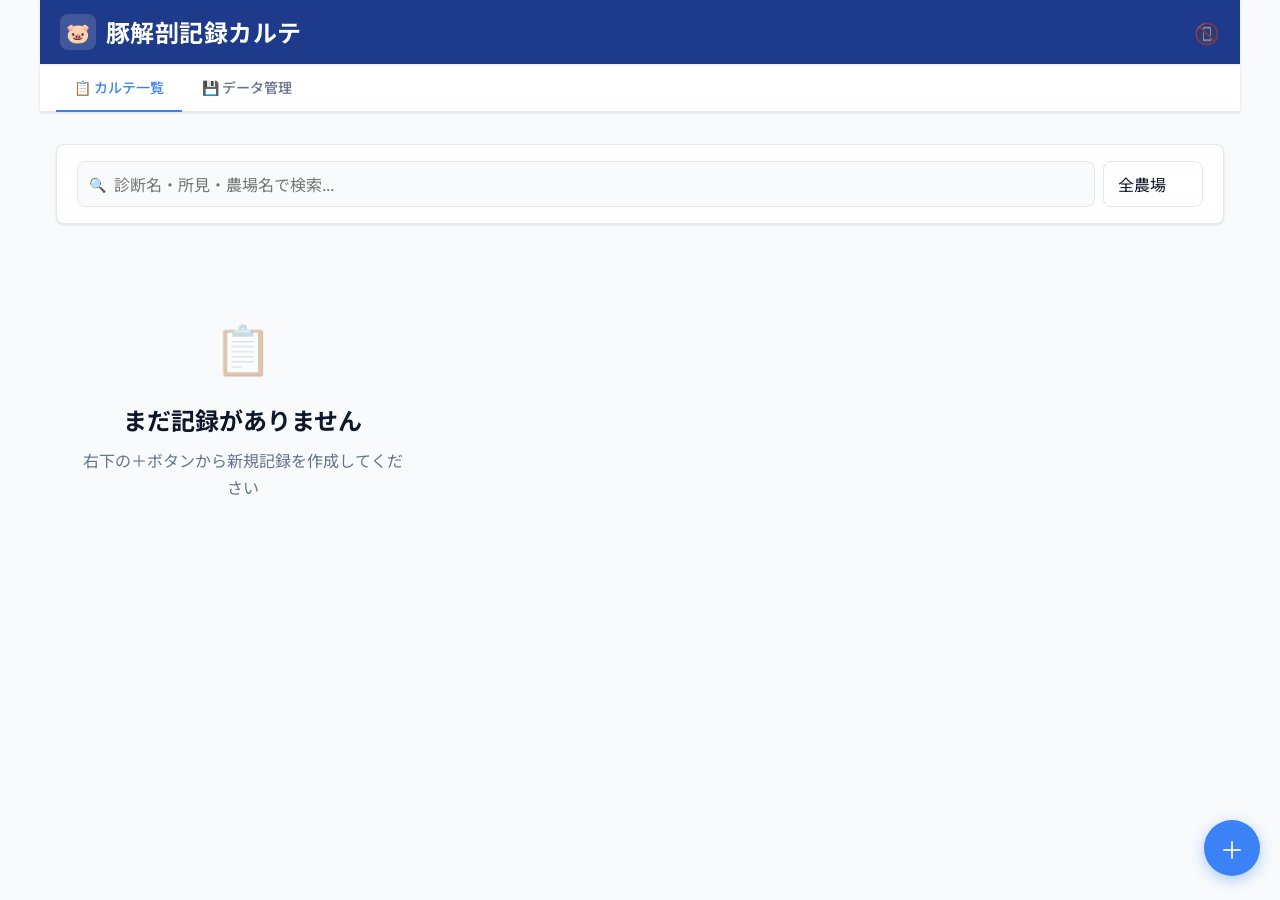
==== index.html @ 086d05a3 "Rename to index.html for GitHub Pages" ====
<!DOCTYPE html>
<html lang="ja">
<head>
  <meta charset="UTF-8">
  <meta name="viewport" content="width=device-width, initial-scale=1.0, maximum-scale=1.0">
  <meta name="description" content="豚専門獣医師向け解剖記録カルテWebアプリ">
  <meta name="theme-color" content="#0f172a">

  <!-- PWA対応（ホーム画面に追加時のアイコン設定） -->
  <meta name="mobile-web-app-capable" content="yes">
  <meta name="apple-mobile-web-app-capable" content="yes">
  <meta name="apple-mobile-web-app-status-bar-style" content="black-translucent">
  <meta name="apple-mobile-web-app-title" content="豚解剖カルテ">

  <title>豚解剖記録カルテ</title>

  <!-- Google Fonts（日本語対応） -->
  <link rel="preconnect" href="https://fonts.googleapis.com">
  <link rel="preconnect" href="https://fonts.gstatic.com" crossorigin>
  <link href="https://fonts.googleapis.com/css2?family=Noto+Sans+JP:wght@400;500;600;700&display=swap" rel="stylesheet">

  <link rel="stylesheet" href="style.css">
</head>
<body>

<!-- ===================================================
     アプリヘッダー
     =================================================== -->
<div class="app-container">

  <header class="app-header">
    <h1>
      <span class="logo-icon">🐷</span>
      豚解剖記録カルテ
    </h1>
    <div class="header-actions">
      <!-- 同期ステータスアイコン -->
      <div id="syncStatus" class="sync-status-wrap" title="Googleドライブ同期状態">
        <span class="sync-icon unset">📵</span>
      </div>
    </div>
  </header>

  <!-- ===================================================
       ナビゲーションタブ
       =================================================== -->
  <nav class="nav-tabs">
    <button class="nav-tab active" data-page="list">
      📋 カルテ一覧
    </button>
    <button class="nav-tab" data-page="data">
      💾 データ管理
    </button>
  </nav>

  <!-- ===================================================
       メインコンテンツ
       =================================================== -->
  <main class="main-content">

    <!-- ==================
         カルテ一覧ページ
         ================== -->
    <div id="page-list" class="page active">

      <!-- 検索・フィルターバー -->
      <div class="search-bar">
        <div class="search-row">
          <div class="search-input">
            <span class="search-icon">🔍</span>
            <input
              type="search"
              id="searchInput"
              placeholder="診断名・所見・農場名で検索..."
              autocomplete="off"
            >
          </div>
          <select id="farmFilter" class="form-control" style="width:auto;min-width:100px;flex-shrink:0">
            <option value="">全農場</option>
          </select>
        </div>
      </div>

      <!-- カルテ一覧 -->
      <div class="record-list" id="recordList">
        <!-- app.jsで動的描画 -->
        <div class="empty-state">
          <div class="empty-state-icon">📋</div>
          <div class="empty-state-title">読み込み中...</div>
        </div>
      </div>

    </div><!-- /page-list -->


    <!-- ==================
         カルテ詳細ページ
         ================== -->
    <div id="page-detail" class="page">
      <!-- app.jsのrenderDetail()で動的描画 -->
    </div>


    <!-- ==================
         新規作成・編集フォーム
         ================== -->
    <div id="page-form" class="page">
      <!-- app.jsのrenderForm()で動的描画 -->
    </div>


    <!-- ==================
         データ管理ページ
         ================== -->
    <div id="page-data" class="page">

      <!-- 統計カード -->
      <div class="stats-grid">
        <div class="stat-card">
          <div class="stat-value" id="stat-total">0</div>
          <div class="stat-label">記録件数</div>
        </div>
        <div class="stat-card">
          <div class="stat-value" id="stat-farms">0</div>
          <div class="stat-label">農場数</div>
        </div>
        <div class="stat-card">
          <div class="stat-value" id="stat-photos">0</div>
          <div class="stat-label">写真枚数</div>
        </div>
      </div>

      <!-- 出力 -->
      <div class="section-heading">📊 データ出力</div>

      <div class="data-management-grid">

        <!-- CSV出力 -->
        <div class="data-card">
          <div class="data-card-icon">📊</div>
          <div class="data-card-title">CSV出力</div>
          <div class="data-card-desc">
            全カルテをExcelで開けるCSV形式で<br>ダウンロードします
          </div>
          <button class="btn btn-primary btn-block" onclick="exportCSV()">
            CSVダウンロード
          </button>
        </div>

        <!-- PDF印刷 -->
        <div class="data-card">
          <div class="data-card-icon">🖨️</div>
          <div class="data-card-title">全件印刷 / PDF</div>
          <div class="data-card-desc">
            全カルテを印刷用ページで開きます<br>「PDFに保存」でPDF化できます
          </div>
          <button class="btn btn-secondary btn-block" onclick="printRecord(null)">
            印刷プレビュー
          </button>
        </div>

      </div>

      <div class="section-divider"></div>

      <!-- エクスポート・インポート -->
      <div class="section-heading">📂 バックアップ・復元</div>

      <div class="data-management-grid">

        <!-- エクスポート -->
        <div class="data-card">
          <div class="data-card-icon">📤</div>
          <div class="data-card-title">バックアップ</div>
          <div class="data-card-desc">
            全データをJSONファイルとして<br>保存します（復元用）
          </div>
          <button class="btn btn-ghost btn-block" onclick="exportData()">
            JSONダウンロード
          </button>
        </div>

        <!-- インポート -->
        <div class="data-card">
          <div class="data-card-icon">📥</div>
          <div class="data-card-title">復元</div>
          <div class="data-card-desc">
            バックアップしたJSONファイルを<br>読み込んで復元します
          </div>
          <button class="btn btn-ghost btn-block" onclick="triggerImport()">
            ファイルを選択
          </button>
          <input type="file" id="importFileInput" accept=".json,application/json" style="display:none">
        </div>

      </div>

      <div class="section-divider"></div>

      <!-- Googleドライブ連携 -->
      <div class="section-heading">☁️ Googleドライブ連携</div>
      <div class="card">
        <div class="card-header">
          <div class="card-title">Apps Script 設定</div>
          <div id="syncStatus2"></div>
        </div>
        <div class="card-body" id="driveSettingsArea">
          <!-- app.jsのrenderDriveSettings()で動的描画 -->
          <div style="color:var(--text-muted);font-size:0.875rem">読み込み中...</div>
        </div>
      </div>

      <div class="section-divider"></div>

      <!-- 使い方ガイド -->
      <div class="section-heading">ℹ️ このアプリについて</div>
      <div class="card">
        <div class="card-body" style="font-size:0.875rem;color:var(--text-muted);line-height:1.8">
          <p>📱 <strong>スマホ・PCどちらでも</strong>使用できます</p>
          <p>💾 <strong>データはブラウザ内</strong>（IndexedDB）に保存されます</p>
          <p>🌐 <strong>オフライン</strong>でも動作します</p>
          <p>⚠️ ブラウザのデータ消去をすると記録が失われます。<strong>定期的なエクスポート</strong>を推奨します</p>
          <p>📷 写真は自動的に圧縮して保存されます（最大5MB/枚）</p>
          <p style="margin-top:8px;padding-top:8px;border-top:1px solid var(--border-light)">
            Ver 1.0 | © 2024 豚解剖記録カルテ
          </p>
        </div>
      </div>

      <div class="section-divider"></div>

      <!-- 危険ゾーン -->
      <div class="section-heading" style="color:var(--danger)">⚠️ 危険な操作</div>
      <div class="card" style="border-color:#fca5a5">
        <div class="card-body">
          <p style="font-size:0.875rem;color:var(--text-muted);margin-bottom:12px">
            全データを完全に削除します。この操作は取り消せません。
          </p>
          <button class="btn btn-danger" onclick="handleDeleteAll()">
            🗑️ 全データを削除
          </button>
        </div>
      </div>

    </div><!-- /page-data -->

  </main><!-- /main-content -->

</div><!-- /app-container -->


<!-- ===================================================
     FAB（新規作成ボタン）
     =================================================== -->
<button class="fab" id="fab" title="新規記録を作成" aria-label="新規記録を作成">
  ＋
</button>


<!-- ===================================================
     写真拡大モーダル
     =================================================== -->
<div class="photo-modal" id="photoModal" role="dialog" aria-label="写真プレビュー">
  <button class="photo-modal-close" id="photoModalClose" aria-label="閉じる">✕</button>
  <img id="photoModalImg" src="" alt="拡大写真">
</div>


<!-- ===================================================
     確認モーダル（削除・インポートなどの確認用）
     =================================================== -->
<div class="modal-overlay" id="confirmModal" role="dialog">
  <div class="modal-box">
    <div class="modal-title" id="confirmModalTitle">確認</div>
    <div class="modal-body" id="confirmModalBody"></div>
    <div class="modal-actions">
      <button class="btn btn-ghost" id="confirmModalCancel">キャンセル</button>
      <button class="btn btn-danger" id="confirmModalOk">実行</button>
    </div>
  </div>
</div>


<!-- ===================================================
     トースト通知コンテナ
     =================================================== -->
<div class="toast-container" id="toastContainer" aria-live="polite"></div>


<!-- ===================================================
     JavaScript
     =================================================== -->
<script src="app.js"></script>

</body>
</html>
---- style.css ----
/* ===================================================
   豚解剖記録カルテ - スタイルシート v3.0
   クリーン・プロフェッショナル医療アプリデザイン
   =================================================== */

/* --- CSS変数定義 --- */
:root {
  /* カラー */
  --bg: #f8fafc;
  --surface: #ffffff;
  --surface2: #f8fafc;
  --surface3: #f1f5f9;

  --header-bg: #1e3a8a;
  --text: #0f172a;
  --text-muted: #64748b;
  --text-light: #94a3b8;

  --primary: #3b82f6;
  --primary-dark: #2563eb;
  --primary-bg: #eff6ff;

  --border: #e2e8f0;

  /* 状態カラー */
  --success: #059669;
  --danger: #dc2626;
  --warning: #d97706;

  /* シャドウ */
  --shadow-card: 0 1px 3px rgba(0,0,0,0.1);
  --shadow-hover: 0 4px 12px rgba(0,0,0,0.1);
  --shadow-modal: 0 20px 40px rgba(0,0,0,0.15);

  /* 丸み（全要素統一） */
  --radius: 8px;

  /* ヘッダー・ナビ高さ */
  --header-h: 64px;
  --nav-h: 48px;
}

/* --- リセット・基本設定 --- */
*, *::before, *::after {
  box-sizing: border-box;
  margin: 0;
  padding: 0;
}

html {
  font-size: 16px;
  -webkit-text-size-adjust: 100%;
  scroll-behavior: smooth;
}

body {
  font-family: -apple-system, BlinkMacSystemFont, 'Segoe UI', 'Noto Sans JP', 'Hiragino Kaku Gothic ProN', 'Meiryo', sans-serif;
  background: var(--bg);
  color: var(--text);
  font-size: 16px;
  font-weight: 400;
  line-height: 1.6;
  min-height: 100vh;
  -webkit-font-smoothing: antialiased;
}

/* --- レイアウト --- */
.app-container {
  max-width: 1200px;
  margin: 0 auto;
  padding: 0 0 90px 0;
}

/* ===================================================
   ヘッダー（単色・固定）
   =================================================== */
.app-header {
  background: var(--header-bg);
  color: white;
  padding: 0 20px;
  height: var(--header-h);
  display: flex;
  align-items: center;
  justify-content: space-between;
  box-shadow: var(--shadow-card);
  position: sticky;
  top: 0;
  z-index: 100;
}

.app-header h1 {
  font-size: 24px;
  font-weight: 700;
  display: flex;
  align-items: center;
  gap: 10px;
  letter-spacing: 0.02em;
}

.logo-icon {
  width: 36px;
  height: 36px;
  background: rgba(255,255,255,0.15);
  border-radius: var(--radius);
  display: flex;
  align-items: center;
  justify-content: center;
  font-size: 1.2rem;
  flex-shrink: 0;
}

.header-actions {
  display: flex;
  gap: 8px;
  align-items: center;
}

/* ===================================================
   ナビゲーションタブ
   =================================================== */
.nav-tabs {
  background: var(--surface);
  border-bottom: 1px solid var(--border);
  display: flex;
  padding: 0 16px;
  gap: 2px;
  position: sticky;
  top: var(--header-h);
  z-index: 90;
  box-shadow: var(--shadow-card);
}

.nav-tab {
  padding: 0 18px;
  height: var(--nav-h);
  border: none;
  background: none;
  color: var(--text-muted);
  font-size: 14px;
  font-weight: 500;
  cursor: pointer;
  border-bottom: 2px solid transparent;
  margin-bottom: -1px;
  transition: all 0.15s ease;
  white-space: nowrap;
  font-family: inherit;
  display: flex;
  align-items: center;
  gap: 6px;
}

.nav-tab:hover {
  color: var(--primary);
  background: var(--primary-bg);
  border-radius: var(--radius) var(--radius) 0 0;
}

.nav-tab.active {
  color: var(--primary);
  border-bottom-color: var(--primary);
}

/* ===================================================
   メインコンテンツ
   =================================================== */
.main-content {
  padding: 2rem 16px;
}

.page {
  display: none;
}

.page.active {
  display: block;
  animation: fadeIn 0.2s ease;
}

@keyframes fadeIn {
  from { opacity: 0; transform: translateY(4px); }
  to { opacity: 1; transform: translateY(0); }
}

/* ===================================================
   ボタン共通
   =================================================== */
.btn {
  display: inline-flex;
  align-items: center;
  justify-content: center;
  gap: 6px;
  padding: 0.625rem 1.25rem;
  border: none;
  border-radius: var(--radius);
  font-size: 14px;
  font-weight: 500;
  cursor: pointer;
  transition: all 0.15s ease;
  text-decoration: none;
  line-height: 1.4;
  white-space: nowrap;
  font-family: inherit;
}

.btn:active {
  transform: scale(0.97);
}

/* プライマリボタン */
.btn-primary {
  background: var(--primary);
  color: #fff;
  box-shadow: var(--shadow-card);
}

.btn-primary:hover {
  background: var(--primary-dark);
  transform: translateY(-1px);
  box-shadow: var(--shadow-hover);
}

/* セカンダリボタン */
.btn-secondary {
  background: transparent;
  color: var(--primary);
  border: 1px solid var(--primary);
}

.btn-secondary:hover {
  background: var(--primary-bg);
  transform: translateY(-1px);
  box-shadow: var(--shadow-hover);
}

/* サクセス */
.btn-success {
  background: var(--success);
  color: white;
}

.btn-success:hover {
  background: #047857;
  transform: translateY(-1px);
  box-shadow: var(--shadow-hover);
}

/* デンジャー */
.btn-danger {
  background: var(--danger);
  color: white;
}

.btn-danger:hover {
  background: #b91c1c;
  transform: translateY(-1px);
  box-shadow: var(--shadow-hover);
}

/* ゴースト */
.btn-ghost {
  background: transparent;
  color: var(--text-muted);
  border: 1px solid var(--border);
}

.btn-ghost:hover {
  background: var(--surface3);
  color: var(--text);
  border-color: var(--text-muted);
}

/* ウォーニング */
.btn-warning {
  background: var(--warning);
  color: white;
}

.btn-sm {
  padding: 0.375rem 0.75rem;
  font-size: 13px;
}

.btn-lg {
  padding: 0.75rem 1.5rem;
  font-size: 16px;
}

.btn-block {
  width: 100%;
}

.btn-icon {
  padding: 8px;
  border-radius: 50%;
  width: 36px;
  height: 36px;
}

/* ===================================================
   フォーム要素
   =================================================== */
.form-group {
  margin-bottom: 16px;
}

.form-label {
  display: block;
  font-size: 14px;
  font-weight: 500;
  color: var(--text-muted);
  margin-bottom: 6px;
}

.form-label.required::after {
  content: ' *';
  color: var(--danger);
}

.form-control {
  width: 100%;
  padding: 0.625rem 0.875rem;
  border: 1px solid var(--border);
  border-radius: var(--radius);
  font-size: 16px;
  font-family: inherit;
  color: var(--text);
  background: var(--surface);
  transition: border-color 0.15s ease, box-shadow 0.15s ease;
  -webkit-appearance: none;
}

.form-control:focus {
  outline: none;
  border-color: var(--primary);
  box-shadow: 0 0 0 3px rgba(59,130,246,0.15);
}

.form-control::placeholder {
  color: var(--text-light);
}

textarea.form-control {
  resize: vertical;
  min-height: 84px;
}

/* --- オートコンプリートリスト --- */
.autocomplete-container {
  position: relative;
}

.autocomplete-list {
  position: absolute;
  top: calc(100% + 2px);
  left: 0;
  right: 0;
  background: var(--surface);
  border: 1px solid var(--primary);
  border-radius: var(--radius);
  max-height: 200px;
  overflow-y: auto;
  z-index: 200;
  box-shadow: var(--shadow-hover);
}

.autocomplete-item {
  padding: 10px 14px;
  cursor: pointer;
  font-size: 14px;
  transition: background 0.15s ease;
  border-bottom: 1px solid var(--border);
}

.autocomplete-item:last-child {
  border-bottom: none;
}

.autocomplete-item:hover {
  background: var(--primary-bg);
  color: var(--primary);
}

/* ===================================================
   カード
   =================================================== */
.card {
  background: var(--surface);
  border-radius: var(--radius);
  border: 1px solid var(--border);
  box-shadow: var(--shadow-card);
  overflow: hidden;
}

.card:hover {
  box-shadow: var(--shadow-hover);
}

.card-header {
  background: var(--surface2);
  border-bottom: 1px solid var(--border);
  padding: 1rem 1.5rem;
  display: flex;
  align-items: center;
  justify-content: space-between;
}

.card-title {
  font-size: 16px;
  font-weight: 700;
  color: var(--text);
}

.card-body {
  padding: 1.5rem;
}

/* ===================================================
   カルテ一覧カード（リストアイテム）
   =================================================== */
.record-list {
  display: grid;
  grid-template-columns: repeat(auto-fill, minmax(320px, 1fr));
  gap: 24px;
}

.record-card {
  background: var(--surface);
  border-radius: var(--radius);
  border: 1px solid var(--border);
  box-shadow: var(--shadow-card);
  padding: 1.5rem;
  cursor: pointer;
  transition: all 0.15s ease;
  border-left: 3px solid var(--primary);
}

.record-card:hover {
  box-shadow: var(--shadow-hover);
  transform: translateY(-1px);
}

.record-card-header {
  display: flex;
  align-items: flex-start;
  justify-content: space-between;
  margin-bottom: 8px;
}

.record-card-farm {
  font-size: 16px;
  font-weight: 700;
  color: var(--text);
}

.record-card-date {
  font-size: 13px;
  color: var(--text-muted);
  background: var(--primary-bg);
  padding: 3px 10px;
  border-radius: var(--radius);
  white-space: nowrap;
  font-weight: 500;
}

.record-card-diagnosis {
  font-size: 14px;
  color: var(--text);
  margin-bottom: 6px;
}

.record-card-diagnosis-label {
  font-weight: 700;
  color: var(--primary);
}

.record-card-meta {
  font-size: 13px;
  color: var(--text-muted);
  display: flex;
  gap: 8px;
  flex-wrap: wrap;
  align-items: center;
}

.record-card-meta span {
  display: inline-flex;
  align-items: center;
  gap: 3px;
  background: var(--surface3);
  padding: 2px 8px;
  border-radius: var(--radius);
}

/* ===================================================
   検索・フィルターバー
   =================================================== */
.search-bar {
  background: var(--surface);
  border-radius: var(--radius);
  padding: 1rem 1.25rem;
  margin-bottom: 24px;
  box-shadow: var(--shadow-card);
  border: 1px solid var(--border);
}

.search-row {
  display: flex;
  gap: 8px;
  align-items: center;
}

.search-input {
  flex: 1;
  position: relative;
}

.search-input .search-icon {
  position: absolute;
  left: 12px;
  top: 50%;
  transform: translateY(-50%);
  color: var(--text-muted);
  font-size: 14px;
  pointer-events: none;
}

.search-input input {
  width: 100%;
  padding: 0.625rem 0.875rem 0.625rem 36px;
  border: 1px solid var(--border);
  border-radius: var(--radius);
  font-size: 16px;
  background: var(--surface2);
  font-family: inherit;
  color: var(--text);
  transition: border-color 0.15s ease, box-shadow 0.15s ease;
}

.search-input input:focus {
  outline: none;
  border-color: var(--primary);
  background: var(--surface);
  box-shadow: 0 0 0 3px rgba(59,130,246,0.15);
}

/* ===================================================
   個体タブ
   =================================================== */
.pig-tabs {
  display: flex;
  gap: 6px;
  flex-wrap: wrap;
  margin-bottom: 16px;
}

.pig-tab {
  padding: 6px 16px;
  border: 1px solid var(--border);
  border-radius: var(--radius);
  background: var(--surface);
  color: var(--text-muted);
  font-size: 14px;
  font-weight: 500;
  cursor: pointer;
  transition: all 0.15s ease;
  font-family: inherit;
}

.pig-tab:hover {
  border-color: var(--primary);
  color: var(--primary);
  background: var(--primary-bg);
}

.pig-tab.active {
  background: var(--primary);
  border-color: var(--primary);
  color: white;
  box-shadow: var(--shadow-card);
}

.pig-panel {
  display: none;
}

.pig-panel.active {
  display: block;
  animation: fadeIn 0.15s ease;
}

/* 個体カード（フォーム内） */
.pig-card {
  background: var(--surface2);
  border: 1px solid var(--border);
  border-radius: var(--radius);
  padding: 1.5rem;
  margin-bottom: 12px;
}

.pig-card-header {
  display: flex;
  align-items: center;
  gap: 10px;
  margin-bottom: 14px;
  padding-bottom: 10px;
  border-bottom: 1px solid var(--border);
}

.pig-number-badge {
  width: 32px;
  height: 32px;
  background: var(--primary);
  color: white;
  border-radius: var(--radius);
  display: flex;
  align-items: center;
  justify-content: center;
  font-size: 14px;
  font-weight: 700;
  flex-shrink: 0;
}

.pig-card-title {
  font-size: 16px;
  font-weight: 700;
  color: var(--text);
}

/* 詳細画面の個体タブ */
.detail-pig-tabs {
  display: flex;
  gap: 6px;
  flex-wrap: wrap;
  margin-bottom: 16px;
  padding: 1rem 1.25rem;
  background: var(--surface2);
  border-radius: var(--radius);
  border: 1px solid var(--border);
}

/* ===================================================
   臓器セクション（アコーディオン）
   =================================================== */
.organ-sections {
  display: flex;
  flex-direction: column;
  gap: 8px;
}

.organ-section {
  background: var(--surface);
  border: 1px solid var(--border);
  border-radius: var(--radius);
  overflow: hidden;
  transition: all 0.15s ease;
}

.organ-section:focus-within {
  border-color: var(--primary);
  box-shadow: 0 0 0 3px rgba(59,130,246,0.15);
}

.organ-section-header {
  display: flex;
  align-items: center;
  justify-content: space-between;
  padding: 12px 14px;
  cursor: pointer;
  background: var(--surface2);
  transition: background 0.15s ease;
  user-select: none;
}

.organ-section-header:hover {
  background: var(--primary-bg);
}

.organ-section.open .organ-section-header {
  background: var(--primary-bg);
  border-bottom: 1px solid var(--border);
}

.organ-section-title {
  font-size: 14px;
  font-weight: 500;
  color: var(--text);
  display: flex;
  align-items: center;
  gap: 10px;
}

.organ-icon {
  width: 28px;
  height: 28px;
  border-radius: var(--radius);
  background: var(--primary);
  color: white;
  display: flex;
  align-items: center;
  justify-content: center;
  font-size: 14px;
  flex-shrink: 0;
}

.organ-section-toggle {
  font-size: 0.7rem;
  color: var(--text-muted);
  transition: transform 0.2s ease;
  background: var(--surface3);
  width: 24px;
  height: 24px;
  border-radius: var(--radius);
  display: flex;
  align-items: center;
  justify-content: center;
}

.organ-section.open .organ-section-toggle {
  transform: rotate(180deg);
}

.organ-section-body {
  display: none;
  padding: 14px;
}

.organ-section.open .organ-section-body {
  display: block;
}

/* 詳細画面では常時表示 */
.organ-section.view-mode .organ-section-body {
  display: block;
}

.organ-section.view-mode .organ-section-header {
  cursor: default;
}

/* ===================================================
   写真エリア（ドラッグ&ドロップ対応）
   =================================================== */
.photo-area {
  margin-top: 12px;
  padding-top: 12px;
  border-top: 1px dashed var(--border);
}

.photo-grid {
  display: flex;
  flex-wrap: wrap;
  gap: 8px;
  margin-bottom: 10px;
}

.photo-thumb-wrapper {
  position: relative;
  width: 82px;
  height: 82px;
  border-radius: var(--radius);
  overflow: hidden;
  border: 1px solid var(--border);
  box-shadow: var(--shadow-card);
  transition: transform 0.15s ease, box-shadow 0.15s ease;
}

.photo-thumb-wrapper:hover {
  transform: scale(1.03);
  box-shadow: var(--shadow-hover);
}

.photo-thumb-wrapper img {
  width: 100%;
  height: 100%;
  object-fit: cover;
  display: block;
}

.photo-delete-btn {
  position: absolute;
  top: 3px;
  right: 3px;
  width: 22px;
  height: 22px;
  background: rgba(220,38,38,0.9);
  color: white;
  border: none;
  border-radius: var(--radius);
  cursor: pointer;
  font-size: 0.6rem;
  display: flex;
  align-items: center;
  justify-content: center;
  line-height: 1;
  box-shadow: 0 1px 4px rgba(0,0,0,0.3);
  transition: background 0.15s ease;
}

.photo-delete-btn:hover {
  background: var(--danger);
}

/* ドロップゾーン */
.photo-drop-zone {
  display: flex;
  flex-direction: column;
  align-items: center;
  justify-content: center;
  gap: 8px;
  padding: 18px 16px;
  border: 2px dashed var(--border);
  border-radius: var(--radius);
  background: var(--surface2);
  cursor: pointer;
  transition: all 0.15s ease;
  color: var(--text-muted);
  font-size: 14px;
  font-weight: 500;
  text-align: center;
  min-height: 90px;
}

.photo-drop-zone:hover,
.photo-drop-zone.drag-over {
  border-color: var(--primary);
  background: var(--primary-bg);
  color: var(--primary);
  border-style: solid;
  box-shadow: 0 0 0 3px rgba(59,130,246,0.15);
}

.photo-drop-zone-icon {
  font-size: 1.5rem;
  line-height: 1;
  opacity: 0.7;
}

.photo-drop-zone-text {
  line-height: 1.4;
}

.photo-drop-zone-sub {
  font-size: 13px;
  font-weight: 400;
  color: var(--text-light);
  margin-top: 2px;
}

.photo-add-btn {
  display: inline-flex;
  align-items: center;
  gap: 6px;
  padding: 6px 14px;
  border: 1px dashed var(--primary);
  border-radius: var(--radius);
  background: var(--primary-bg);
  color: var(--primary);
  font-size: 13px;
  font-weight: 500;
  cursor: pointer;
  transition: all 0.15s ease;
  font-family: inherit;
}

.photo-add-btn:hover {
  background: #dbeafe;
  border-style: solid;
  transform: translateY(-1px);
}

.photo-file-input {
  display: none;
}

/* スマホ用カメラ・ギャラリーボタン */
.photo-mobile-btns {
  display: flex;
  gap: 8px;
  flex-wrap: wrap;
  margin-top: 8px;
}

.photo-mobile-btns .btn-sm {
  font-size: 13px;
}

/* 詳細表示用の大きいサムネイル */
.photo-thumb-wrapper.view {
  width: 100px;
  height: 100px;
  cursor: pointer;
  border-radius: var(--radius);
}

.photo-thumb-wrapper.view:hover img {
  opacity: 0.85;
}

/* ===================================================
   写真モーダル
   =================================================== */
.photo-modal {
  display: none;
  position: fixed;
  inset: 0;
  background: rgba(0,0,0,0.9);
  z-index: 1000;
  align-items: center;
  justify-content: center;
}

.photo-modal.open {
  display: flex;
}

.photo-modal img {
  max-width: 95vw;
  max-height: 90vh;
  object-fit: contain;
  border-radius: var(--radius);
  box-shadow: 0 20px 60px rgba(0,0,0,0.5);
}

.photo-modal-close {
  position: absolute;
  top: 16px;
  right: 16px;
  background: rgba(255,255,255,0.15);
  color: white;
  border: 1px solid rgba(255,255,255,0.2);
  border-radius: var(--radius);
  width: 44px;
  height: 44px;
  font-size: 1.1rem;
  cursor: pointer;
  display: flex;
  align-items: center;
  justify-content: center;
  transition: background 0.15s ease;
}

.photo-modal-close:hover {
  background: rgba(255,255,255,0.25);
}

/* ===================================================
   カルテ詳細
   =================================================== */
.detail-header {
  background: var(--header-bg);
  color: white;
  padding: 1.5rem 1.5rem 1.25rem;
  border-radius: var(--radius) var(--radius) 0 0;
}

.detail-farm {
  font-size: 24px;
  font-weight: 700;
  margin-bottom: 6px;
}

.detail-date {
  font-size: 14px;
  opacity: 0.8;
  font-weight: 500;
}

.detail-meta-grid {
  display: grid;
  grid-template-columns: 1fr 1fr;
  gap: 10px;
  margin-bottom: 16px;
}

.detail-meta-item {
  background: var(--surface2);
  border: 1px solid var(--border);
  border-radius: var(--radius);
  padding: 10px 14px;
}

.detail-meta-label {
  font-size: 14px;
  font-weight: 500;
  color: var(--text-muted);
  margin-bottom: 4px;
}

.detail-meta-value {
  font-size: 16px;
  color: var(--text);
  font-weight: 500;
}

.detail-section {
  background: var(--surface);
  border: 1px solid var(--border);
  border-radius: var(--radius);
  margin-bottom: 12px;
  overflow: hidden;
  box-shadow: var(--shadow-card);
}

.detail-section-title {
  font-size: 14px;
  font-weight: 500;
  color: var(--text-muted);
  background: var(--surface2);
  padding: 10px 14px;
  border-bottom: 1px solid var(--border);
  display: flex;
  align-items: center;
  gap: 8px;
}

.detail-section-body {
  padding: 14px;
  font-size: 16px;
  white-space: pre-wrap;
  line-height: 1.8;
  color: var(--text);
}

.detail-section-body.empty {
  color: var(--text-light);
  font-style: italic;
}

.detail-diagnosis {
  background: #fffbeb;
  border: 1px solid #fbbf24;
  border-radius: var(--radius);
  padding: 1rem 1.25rem;
  margin-bottom: 14px;
}

.detail-diagnosis-label {
  font-size: 14px;
  font-weight: 500;
  color: var(--text-muted);
  margin-bottom: 4px;
}

.detail-diagnosis-value {
  font-size: 16px;
  font-weight: 700;
  color: #92400e;
}

/* 個体詳細カード */
.detail-pig-card {
  background: var(--surface);
  border: 1px solid var(--border);
  border-radius: var(--radius);
  overflow: hidden;
  margin-bottom: 16px;
  box-shadow: var(--shadow-card);
}

.detail-pig-card-header {
  background: var(--surface2);
  border-bottom: 1px solid var(--border);
  padding: 0.75rem 1rem;
  display: flex;
  align-items: center;
  gap: 10px;
}

/* ===================================================
   データ管理ページ
   =================================================== */
.data-management-grid {
  display: grid;
  grid-template-columns: 1fr 1fr;
  gap: 24px;
}

.data-card {
  background: var(--surface);
  border: 1px solid var(--border);
  border-radius: var(--radius);
  padding: 1.5rem;
  box-shadow: var(--shadow-card);
  display: flex;
  flex-direction: column;
  align-items: center;
  text-align: center;
  gap: 10px;
  transition: box-shadow 0.15s ease, transform 0.15s ease;
}

.data-card:hover {
  box-shadow: var(--shadow-hover);
  transform: translateY(-1px);
}

.data-card-icon {
  width: 52px;
  height: 52px;
  background: var(--primary-bg);
  border-radius: var(--radius);
  display: flex;
  align-items: center;
  justify-content: center;
  font-size: 1.6rem;
}

.data-card-title {
  font-size: 16px;
  font-weight: 700;
  color: var(--text);
}

.data-card-desc {
  font-size: 14px;
  color: var(--text-muted);
  line-height: 1.6;
}

.stats-grid {
  display: grid;
  grid-template-columns: repeat(3, 1fr);
  gap: 24px;
  margin-bottom: 2rem;
}

.stat-card {
  background: var(--surface);
  border: 1px solid var(--border);
  border-radius: var(--radius);
  padding: 1.5rem 1rem;
  text-align: center;
  box-shadow: var(--shadow-card);
}

.stat-value {
  font-size: 2rem;
  font-weight: 700;
  color: var(--primary);
  line-height: 1.2;
}

.stat-label {
  font-size: 14px;
  color: var(--text-muted);
  margin-top: 6px;
  font-weight: 500;
}

/* ===================================================
   セクション区切り・見出し
   =================================================== */
.section-divider {
  height: 1px;
  background: var(--border);
  margin: 2rem 0;
}

.section-heading {
  font-size: 14px;
  font-weight: 500;
  color: var(--text-muted);
  margin-bottom: 14px;
  display: flex;
  align-items: center;
  gap: 8px;
  padding-bottom: 8px;
  border-bottom: 1px solid var(--border);
}

/* ===================================================
   FAB（新規作成ボタン）
   =================================================== */
.fab {
  position: fixed;
  bottom: 24px;
  right: 20px;
  width: 56px;
  height: 56px;
  border-radius: 50%;
  background: var(--primary);
  color: white;
  border: none;
  font-size: 1.5rem;
  cursor: pointer;
  box-shadow: 0 4px 14px rgba(59,130,246,0.4);
  display: flex;
  align-items: center;
  justify-content: center;
  transition: all 0.15s ease;
  z-index: 50;
  font-family: inherit;
}

.fab:hover {
  background: var(--primary-dark);
  transform: translateY(-2px);
  box-shadow: 0 6px 20px rgba(59,130,246,0.5);
}

.fab:active {
  transform: scale(0.95);
}

/* ===================================================
   バッジ
   =================================================== */
.badge {
  display: inline-flex;
  align-items: center;
  padding: 3px 10px;
  border-radius: var(--radius);
  font-size: 13px;
  font-weight: 500;
}

.badge-primary {
  background: var(--primary-bg);
  color: var(--primary-dark);
}

.badge-success {
  background: #d1fae5;
  color: #065f46;
}

.badge-count {
  background: var(--primary);
  color: white;
  font-size: 12px;
  padding: 2px 8px;
}

/* ===================================================
   トースト通知
   =================================================== */
.toast-container {
  position: fixed;
  bottom: 96px;
  right: 16px;
  z-index: 500;
  display: flex;
  flex-direction: column;
  gap: 8px;
  pointer-events: none;
}

.toast {
  background: var(--text);
  color: white;
  padding: 12px 18px;
  border-radius: var(--radius);
  font-size: 14px;
  font-weight: 500;
  box-shadow: var(--shadow-hover);
  max-width: 300px;
  animation: slideIn 0.2s ease;
  border-left: 3px solid rgba(255,255,255,0.3);
}

.toast.success {
  background: var(--success);
  border-left-color: #34d399;
}

.toast.error {
  background: var(--danger);
  border-left-color: #f87171;
}

.toast.warning {
  background: var(--warning);
  border-left-color: #fcd34d;
}

@keyframes slideIn {
  from { opacity: 0; transform: translateX(30px); }
  to { opacity: 1; transform: translateX(0); }
}

/* ===================================================
   確認モーダル
   =================================================== */
.modal-overlay {
  display: none;
  position: fixed;
  inset: 0;
  background: rgba(0,0,0,0.5);
  z-index: 300;
  align-items: center;
  justify-content: center;
  padding: 20px;
}

.modal-overlay.open {
  display: flex;
}

.modal-box {
  background: var(--surface);
  border-radius: var(--radius);
  padding: 1.5rem;
  max-width: 400px;
  width: 100%;
  box-shadow: var(--shadow-modal);
  animation: modalIn 0.2s ease;
}

@keyframes modalIn {
  from { opacity: 0; transform: scale(0.95) translateY(8px); }
  to { opacity: 1; transform: scale(1) translateY(0); }
}

.modal-title {
  font-size: 24px;
  font-weight: 700;
  color: var(--text);
  margin-bottom: 12px;
}

.modal-body {
  font-size: 16px;
  color: var(--text-muted);
  margin-bottom: 1.5rem;
  line-height: 1.7;
}

.modal-actions {
  display: flex;
  gap: 10px;
  justify-content: flex-end;
}

/* ===================================================
   空状態表示
   =================================================== */
.empty-state {
  text-align: center;
  padding: 60px 20px;
  color: var(--text-muted);
}

.empty-state-icon {
  font-size: 3rem;
  margin-bottom: 16px;
  opacity: 0.4;
}

.empty-state-title {
  font-size: 24px;
  font-weight: 700;
  margin-bottom: 8px;
  color: var(--text);
}

.empty-state-desc {
  font-size: 16px;
  line-height: 1.7;
  color: var(--text-muted);
}

/* ===================================================
   フォームページ専用
   =================================================== */
.form-page {
  background: var(--surface);
  border-radius: var(--radius);
  box-shadow: var(--shadow-card);
  padding: 0;
  overflow: hidden;
}

.form-page-header {
  background: var(--header-bg);
  color: white;
  padding: 1rem 1.5rem;
  display: flex;
  align-items: center;
  gap: 14px;
}

.form-page-title {
  font-size: 16px;
  font-weight: 700;
}

.form-page-body {
  padding: 1.5rem;
}

.form-row {
  display: grid;
  grid-template-columns: 1fr 1fr;
  gap: 12px;
}

/* ===================================================
   行動ボタンバー
   =================================================== */
.action-bar {
  display: flex;
  gap: 10px;
  padding: 1rem 1.5rem;
  background: var(--surface2);
  border-top: 1px solid var(--border);
  position: sticky;
  bottom: 0;
}

/* ===================================================
   同期ステータスアイコン（ヘッダー右上）
   =================================================== */
.sync-status-wrap {
  display: flex;
  align-items: center;
  cursor: default;
  user-select: none;
}

.sync-icon {
  font-size: 1.3rem;
  line-height: 1;
  display: inline-block;
  transition: opacity 0.3s ease;
}

.sync-icon.syncing {
  animation: spin 1.2s linear infinite;
}

.sync-icon.synced {
  opacity: 1;
}

.sync-icon.offline {
  opacity: 0.7;
}

.sync-icon.unset {
  opacity: 0.45;
}

/* ===================================================
   Googleドライブ設定エリア
   =================================================== */
.drive-settings-inner {
  display: flex;
  flex-direction: column;
  gap: 12px;
}

/* ===================================================
   スピナー
   =================================================== */
.spinner {
  width: 20px;
  height: 20px;
  border: 2px solid rgba(255,255,255,0.3);
  border-top-color: white;
  border-radius: 50%;
  animation: spin 0.7s linear infinite;
}

@keyframes spin {
  to { transform: rotate(360deg); }
}

/* ===================================================
   レスポンシブ（モバイル）
   =================================================== */
@media (max-width: 768px) {
  .app-header h1 {
    font-size: 18px;
  }

  .record-list {
    grid-template-columns: 1fr;
    gap: 16px;
  }

  .form-row {
    grid-template-columns: 1fr;
  }

  .data-management-grid {
    grid-template-columns: 1fr;
  }

  .detail-meta-grid {
    grid-template-columns: 1fr;
  }

  .stats-grid {
    grid-template-columns: repeat(3, 1fr);
    gap: 12px;
  }

  .nav-tab {
    padding: 0 12px;
    font-size: 13px;
  }

  .main-content {
    padding: 1rem 12px;
  }

  .photo-thumb-wrapper {
    width: 72px;
    height: 72px;
  }

  .photo-thumb-wrapper.view {
    width: 90px;
    height: 90px;
  }

  .photo-drop-zone {
    padding: 14px 12px;
  }

  .card-body {
    padding: 1rem;
  }

  .pig-card {
    padding: 1rem;
  }

  .form-page-body {
    padding: 1rem;
  }
}

@media (min-width: 769px) {
  /* PCではスマホ用ボタンを非表示 */
  .photo-mobile-btns {
    display: none;
  }
}

@media (max-width: 400px) {
  .stats-grid {
    grid-template-columns: 1fr 1fr;
  }

  .record-card-header {
    flex-direction: column;
    gap: 4px;
  }
}

/* ===================================================
   印刷スタイル
   =================================================== */
@media print {
  @page {
    margin: 15mm 12mm;
    size: A4;
  }

  .app-header,
  .nav-tabs,
  .fab,
  .action-bar,
  .btn-danger,
  .photo-delete-btn,
  .photo-drop-zone,
  .photo-mobile-btns,
  .pig-tabs,
  .detail-pig-tabs,
  .toast-container {
    display: none !important;
  }

  body {
    background: white;
    font-size: 14px;
    color: #000;
  }

  .form-page {
    box-shadow: none;
    border-radius: 0;
  }

  .detail-header {
    background: var(--header-bg) !important;
    -webkit-print-color-adjust: exact;
    print-color-adjust: exact;
    border-radius: 0;
  }

  .organ-section-body {
    display: block !important;
  }

  .organ-section {
    break-inside: avoid;
    margin-bottom: 8px;
  }

  .pig-panel {
    display: block !important;
    page-break-inside: avoid;
  }

  .detail-pig-card {
    break-inside: avoid;
  }

  .organ-sections {
    gap: 6px;
  }
}
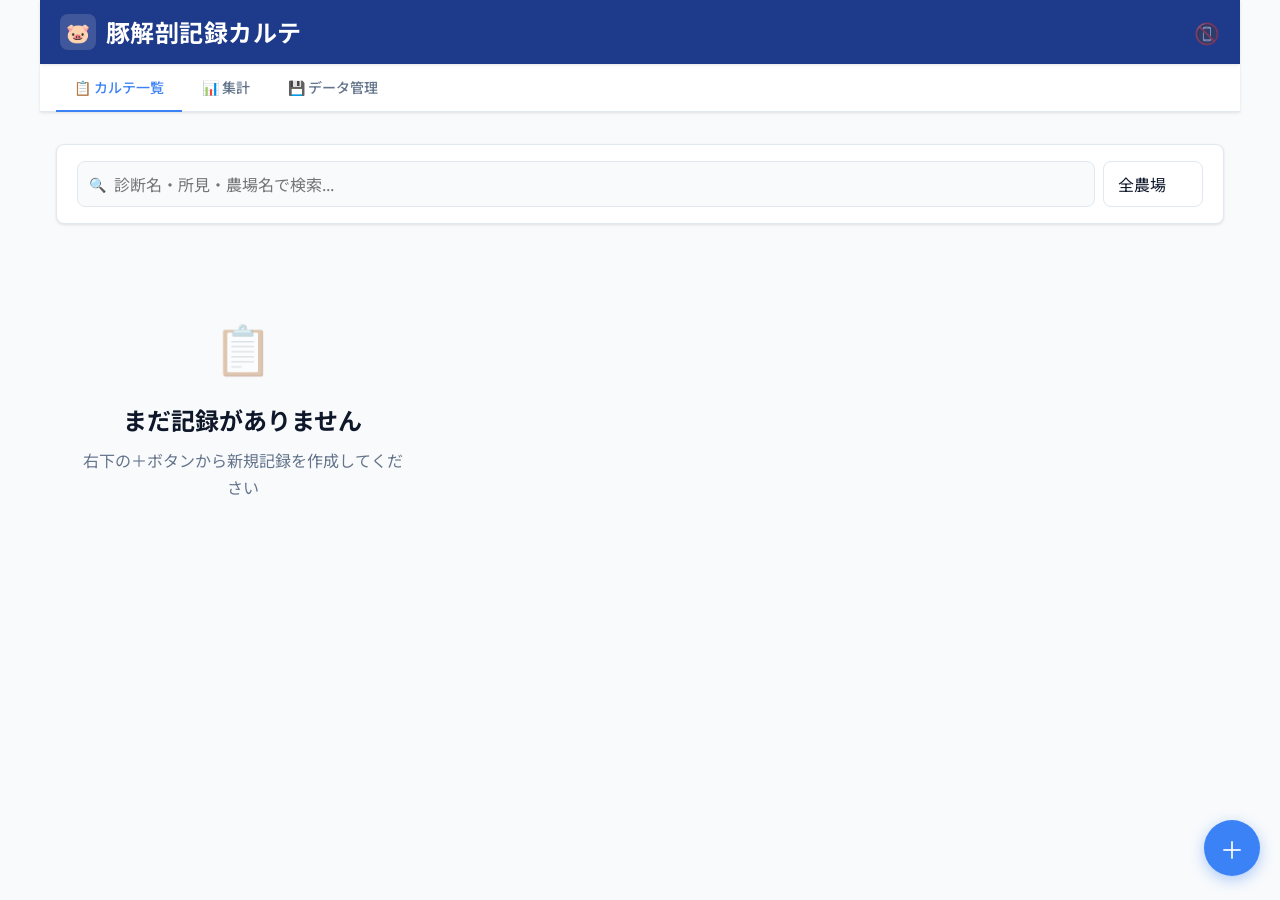
==== commit 1c603cef: "Add stats page: fiscal year summary with diagnosis ranking, farm breakdown, monthly chart" ====
--- a/index.html
+++ b/index.html
@@ -47,6 +47,9 @@
   <nav class="nav-tabs">
     <button class="nav-tab active" data-page="list">
       📋 カルテ一覧
+    </button>
+    <button class="nav-tab" data-page="stats">
+      📊 集計
     </button>
     <button class="nav-tab" data-page="data">
       💾 データ管理
@@ -106,6 +109,18 @@
          ================== -->
     <div id="page-form" class="page">
       <!-- app.jsのrenderForm()で動的描画 -->
+    </div>
+
+
+    <!-- ==================
+         集計ページ
+         ================== -->
+    <div id="page-stats" class="page">
+      <!-- app.jsのrenderStatsPage()で動的描画 -->
+      <div class="empty-state">
+        <div class="empty-state-icon">📊</div>
+        <div class="empty-state-title">読み込み中...</div>
+      </div>
     </div>
 
 
--- a/style.css
+++ b/style.css
@@ -1145,6 +1145,129 @@
   color: var(--text-muted);
   margin-top: 6px;
   font-weight: 500;
+}
+
+/* ===================================================
+   集計ページ
+   =================================================== */
+.stats-page {
+  padding: 0;
+}
+
+.stats-year-selector {
+  display: flex;
+  align-items: center;
+  gap: 10px;
+  flex-wrap: wrap;
+  margin-bottom: 1.25rem;
+  padding: 12px 16px;
+  background: var(--surface);
+  border: 1px solid var(--border);
+  border-radius: var(--radius);
+}
+
+/* 横棒グラフ行 */
+.stats-bar-row {
+  display: flex;
+  align-items: center;
+  gap: 8px;
+  margin-bottom: 8px;
+  min-height: 28px;
+}
+
+.stats-bar-rank {
+  width: 22px;
+  font-size: 0.8rem;
+  font-weight: 700;
+  color: var(--text-muted);
+  text-align: center;
+  flex-shrink: 0;
+}
+
+.stats-bar-label {
+  width: 130px;
+  font-size: 0.85rem;
+  color: var(--text-primary);
+  white-space: nowrap;
+  overflow: hidden;
+  text-overflow: ellipsis;
+  flex-shrink: 0;
+}
+
+.stats-bar-wrap {
+  flex: 1;
+  height: 18px;
+  background: var(--bg-secondary);
+  border-radius: 4px;
+  overflow: hidden;
+}
+
+.stats-bar-fill {
+  height: 100%;
+  background: var(--primary);
+  border-radius: 4px;
+  transition: width 0.4s ease;
+  min-width: 4px;
+}
+
+.stats-bar-count {
+  width: 40px;
+  font-size: 0.85rem;
+  font-weight: 600;
+  color: var(--primary);
+  text-align: right;
+  flex-shrink: 0;
+}
+
+/* 月別縦棒グラフ */
+.stats-month-chart {
+  display: flex;
+  align-items: flex-end;
+  gap: 4px;
+  height: 120px;
+  padding-bottom: 30px;
+  position: relative;
+}
+
+.stats-month-col {
+  flex: 1;
+  display: flex;
+  flex-direction: column;
+  align-items: center;
+  height: 100%;
+  position: relative;
+}
+
+.stats-month-bar-wrap {
+  flex: 1;
+  width: 100%;
+  display: flex;
+  align-items: flex-end;
+  justify-content: center;
+}
+
+.stats-month-bar-fill {
+  width: 70%;
+  background: var(--primary);
+  border-radius: 3px 3px 0 0;
+  min-height: 2px;
+  transition: height 0.4s ease;
+}
+
+.stats-month-count {
+  font-size: 0.7rem;
+  font-weight: 600;
+  color: var(--primary);
+  height: 14px;
+  line-height: 14px;
+}
+
+.stats-month-label {
+  font-size: 0.65rem;
+  color: var(--text-muted);
+  position: absolute;
+  bottom: -26px;
+  white-space: nowrap;
 }
 
 /* ===================================================
